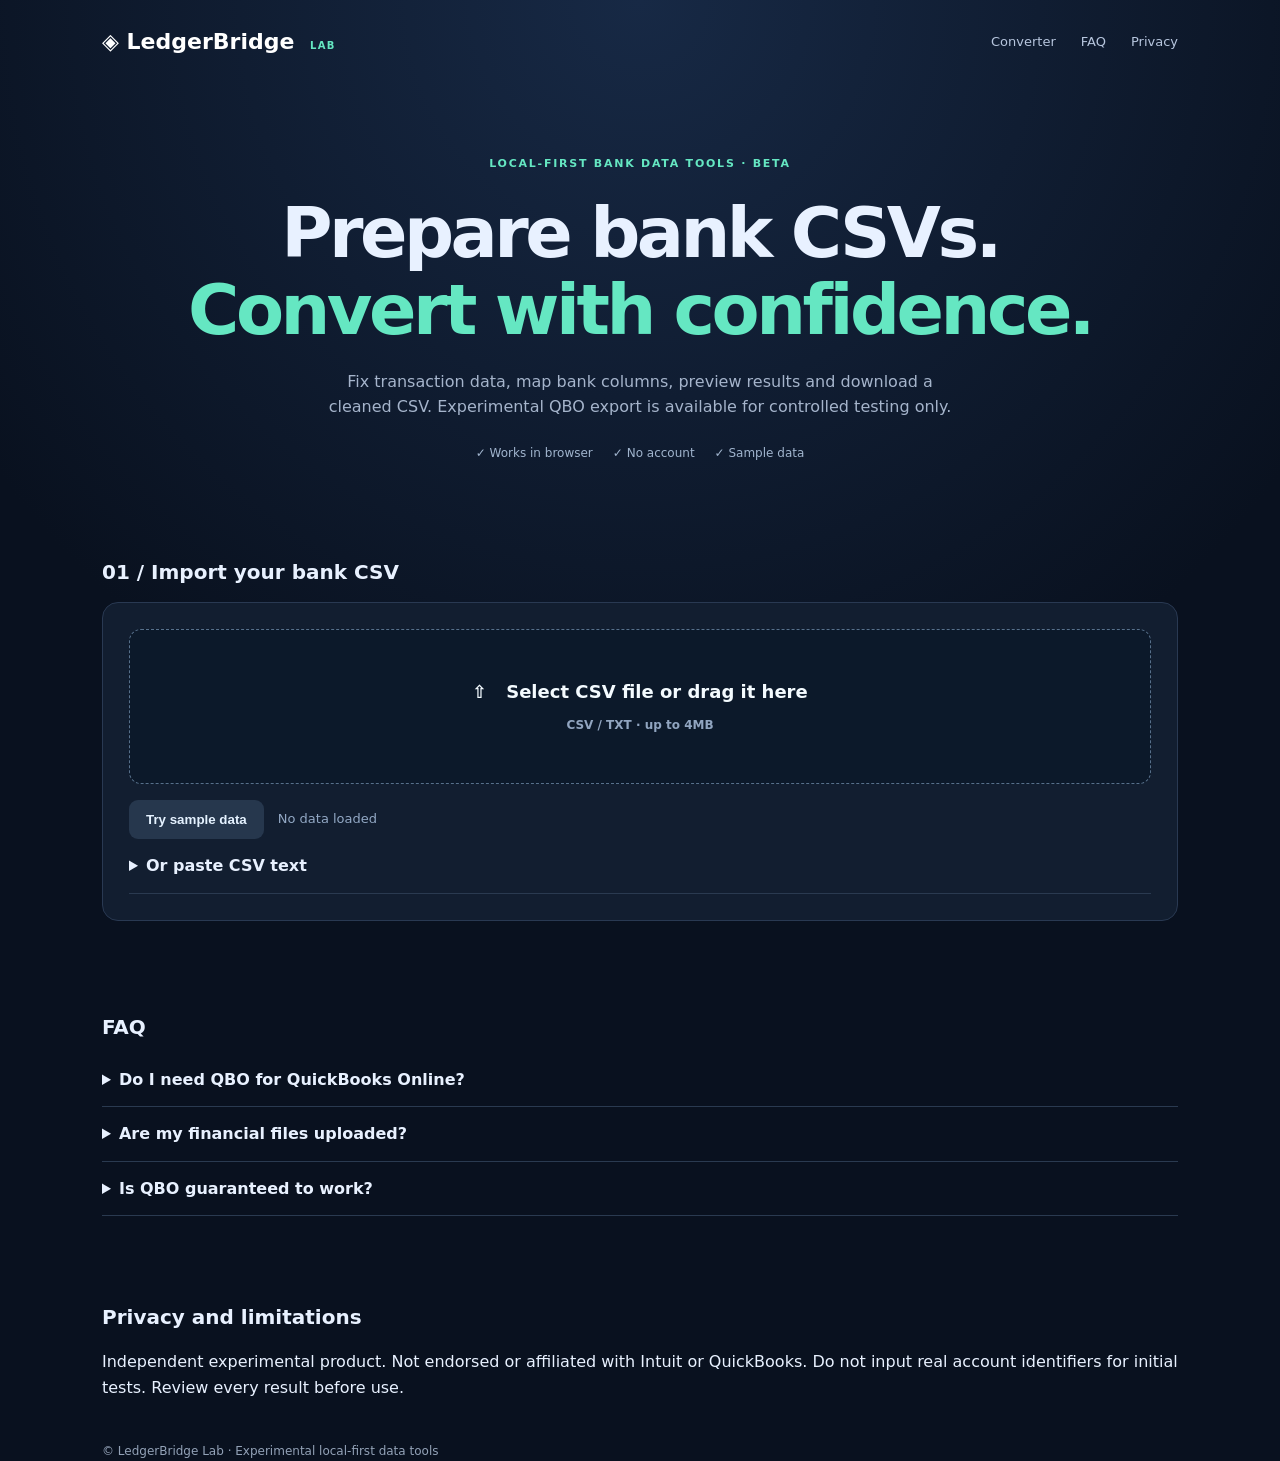
==== index.html @ e9a529f9 "Add clearly labeled synthetic QBO test download UI" ====
<!doctype html><html lang="en"><head><meta charset="utf-8"><meta name="viewport" content="width=device-width,initial-scale=1"><meta name="theme-color" content="#0b1220"><title>CSV to QBO Converter — LedgerBridge Lab</title><meta name="description" content="Validate and normalize bank CSV transactions locally. Experimental QBO file export for compatibility testing."><link rel="stylesheet" href="/style.css"></head><body><header class="wrap"><a class="brand" href="/">◈ LedgerBridge <b>LAB</b></a><nav><a href="#workspace">Converter</a><a href="#faq">FAQ</a><a href="#privacy">Privacy</a></nav></header><main><section class="hero wrap"><span class="eyebrow">LOCAL-FIRST BANK DATA TOOLS · BETA</span><h1>Prepare bank CSVs.<br><em>Convert with confidence.</em></h1><p>Fix transaction data, map bank columns, preview results and download a cleaned CSV. Experimental QBO export is available for controlled testing only.</p><div class="pills"><span>✓ Works in browser</span><span>✓ No account</span><span>✓ Sample data</span></div></section><section class="wrap" id="workspace"><h2>01 / Import your bank CSV</h2><div class="panel"><label class="drop" for="file">⇧ &nbsp; Select CSV file or drag it here <small>CSV / TXT · up to 4MB</small><input type="file" id="file" accept=".csv,.txt,text/csv"></label><div class="actions"><button id="sample" class="secondary">Try sample data</button><span id="fileStatus">No data loaded</span></div><details><summary>Or paste CSV text</summary><textarea id="paste" rows="5" placeholder="Date,Description,Amount"></textarea><button id="parsePaste">Load pasted CSV</button></details></div><div id="result" hidden><h2>02 / Map your columns</h2><div class="panel"><div class="grid"><label>Date column<select id="dateCol"></select></label><label>Description column<select id="descCol"></select></label><label>Amount format<select id="mode"><option value="signed">Single signed amount</option><option value="split">Separate debit / credit</option></select></label></div><div id="signedRow" class="grid"><label>Amount column<select id="amountCol"></select></label><label>Date format<select id="dateFormat"><option value="auto">Auto (unambiguous only)</option><option value="mdy">MM/DD/YYYY</option><option value="dmy">DD/MM/YYYY</option><option value="ymd">YYYY-MM-DD</option></select></label><label>Currency<select id="currency"><option>USD</option><option>CAD</option><option>GBP</option><option>EUR</option><option>AUD</option><option>JPY</option></select></label></div><div id="splitRow" class="grid" hidden><label>Debit column<select id="debitCol"></select></label><label>Credit column<select id="creditCol"></select></label><label>Debit sign<select id="debitSign"><option value="negative">Debits negative</option><option value="positive">Debits positive</option></select></label></div><div class="actions"><button id="validate">Validate & preview</button></div></div><h2>03 / Review results</h2><div class="panel"><div class="stats"><div>Valid rows <b id="goodCount">—</b></div><div>Errors <b id="errCount">—</b></div><div>Warnings <b id="warnCount">—</b></div></div><div id="messages" aria-live="polite"></div><div class="table-scroll"><table><thead><tr><th>Row</th><th>Date</th><th>Description</th><th>Amount</th><th>Status</th></tr></thead><tbody id="rows"></tbody></table></div><div class="actions"><button id="downloadCsv" disabled>Download cleaned CSV</button><button class="secondary" id="downloadReport" disabled>Download issue report</button></div></div><h2>04 / Experimental QBO export</h2><div class="panel"><div class="warning"><strong>Compatibility is not verified. Use synthetic test transactions only.</strong><p>QuickBooks Online can often import CSV directly. Web Connect requires valid institution identifiers; none are invented or provided by this service.</p></div><div class="grid"><label>Bank name<input id="bankName" placeholder="Actual institution"></label><label>Institution FID<input id="fid" placeholder="Valid FID"></label><label>Intuit BID<input id="bid" placeholder="Valid Intuit BID"></label></div><div class="grid"><label>Routing ID<input id="bankId" placeholder="Routing number"></label><label>Account ID<input id="accountId" placeholder="Test account identifier"></label><label>Account type<select id="accountType"><option value="CHECKING">Checking</option><option value="SAVINGS">Savings</option></select></label></div><label class="ack"><input type="checkbox" id="ack"> I understand this export is experimental and not approved for production bookkeeping.</label><button id="downloadQbo" disabled>Download experimental QBO</button> <button class="secondary" id="downloadDemoQbo" type="button" disabled>Download synthetic QBO test file</button><p style="color:#a5b4cb;font-size:12px">Synthetic export is for checking file structure only. It does not contain real bank credentials and must not be imported as a real statement.</p></div></div></section><section class="wrap info" id="faq"><h2>FAQ</h2><details><summary>Do I need QBO for QuickBooks Online?</summary><p>Not necessarily. QuickBooks Online can import compatible CSV files directly. Try its native import first.</p></details><details><summary>Are my financial files uploaded?</summary><p>No, this prototype processes CSV entirely in your browser. It does not use an upload endpoint.</p></details><details><summary>Is QBO guaranteed to work?</summary><p>No. This export is experimental and has not been verified with live financial institution connections.</p></details></section><section class="wrap info" id="privacy"><h2>Privacy and limitations</h2><p>Independent experimental product. Not endorsed or affiliated with Intuit or QuickBooks. Do not input real account identifiers for initial tests. Review every result before use.</p></section></main><footer class="wrap">© LedgerBridge Lab · Experimental local-first data tools</footer><script defer src="/app.js"></script></body></html>
---- style.css ----
:root{font-family:Inter,system-ui,Arial,sans-serif;color:#e8f1ff;background:#09111f;font-synthesis:none}*{box-sizing:border-box}html{scroll-behavior:smooth}body{margin:0;line-height:1.6;background:radial-gradient(circle at 50% 0%,#172945,#09111f 50%)}a{color:#65e7c2;text-decoration:none}.wrap{max-width:1120px;padding:0 22px;margin:auto}header{height:84px;display:flex;align-items:center;justify-content:space-between}header .brand{color:white;font-size:22px;font-weight:800}header b{font-size:10px;letter-spacing:.13em;color:#65e7c2;margin-left:8px}nav{display:flex;gap:25px}nav a{color:#b7c6de;font-size:13px}.hero{text-align:center;padding:65px 20px 58px}.eyebrow{color:#65e7c2;font-size:11px;font-weight:800;letter-spacing:.16em}.hero h1{font-size:clamp(40px,6vw,70px);line-height:1.1;letter-spacing:-.05em;margin:20px 0}.hero em{font-style:normal;color:#65e7c2}.hero p{max-width:640px;color:#a5b4cb;margin:0 auto 24px}.pills{display:flex;justify-content:center;gap:20px;flex-wrap:wrap;font-size:12px;color:#a1b5ce}.panel{background:#121e30;border:1px solid #293952;padding:26px;border-radius:16px;margin:14px 0 30px}h2{font-size:20px;margin:35px 0 10px}label{display:block;font-size:12px;color:#b0c0d3;font-weight:600}.grid{display:grid;grid-template-columns:repeat(3,1fr);gap:18px;margin:16px 0}select,input:not([type=checkbox]),textarea{display:block;margin-top:8px;width:100%;background:#0a1424;border:1px solid #35455c;border-radius:8px;padding:12px;color:white;font:inherit;font-size:14px}input[type=file]{display:none}textarea{resize:vertical}button{background:#65e7c2;color:#072017;border:0;padding:12px 17px;border-radius:9px;font-weight:800;cursor:pointer}button:disabled{opacity:.35;cursor:not-allowed}.secondary{background:#26374d;color:#e5f2ff}.actions{display:flex;align-items:center;gap:14px;flex-wrap:wrap;margin-top:16px}.actions span{color:#92a8c4;font-size:13px}.drop{display:block;border:1px dashed #57708b;background:#0c192a;text-align:center;padding:48px;cursor:pointer;border-radius:12px;font-size:18px;color:#f4fbff}.drop small{display:block;color:#91a5c0;margin-top:9px;font-size:12px}.drop.over{border-color:#65e7c2}.stats{display:flex;justify-content:space-between;gap:10px;border-bottom:1px solid #30415b;padding-bottom:22px;color:#98acc6}.stats b{display:block;font-size:32px;color:white}.table-scroll{overflow-x:auto;margin:18px 0}table{border-collapse:collapse;width:100%;min-width:600px;font-size:13px}th,td{text-align:left;padding:11px;border-bottom:1px solid #2b3a50}th{color:#94a8c3}#messages p{color:#ffc8a0}.warning{background:#3a2b22;border:1px solid #6c493a;padding:15px 18px;border-radius:10px;color:#ffddb6}.warning p{margin-bottom:0}.ack{display:flex;align-items:center;gap:9px;margin:20px 0}.info{padding:25px 22px}details{padding:14px 0;border-bottom:1px solid #2a3a50}summary{cursor:pointer;font-weight:650}details p{color:#9cabc2}footer{padding:50px 22px;color:#93a2b7;font-size:12px}[hidden]{display:none!important}@media(max-width:700px){.grid{grid-template-columns:1fr}.hero{padding:40px 20px}nav{gap:11px}.panel{padding:16px}.stats b{font-size:25px}}
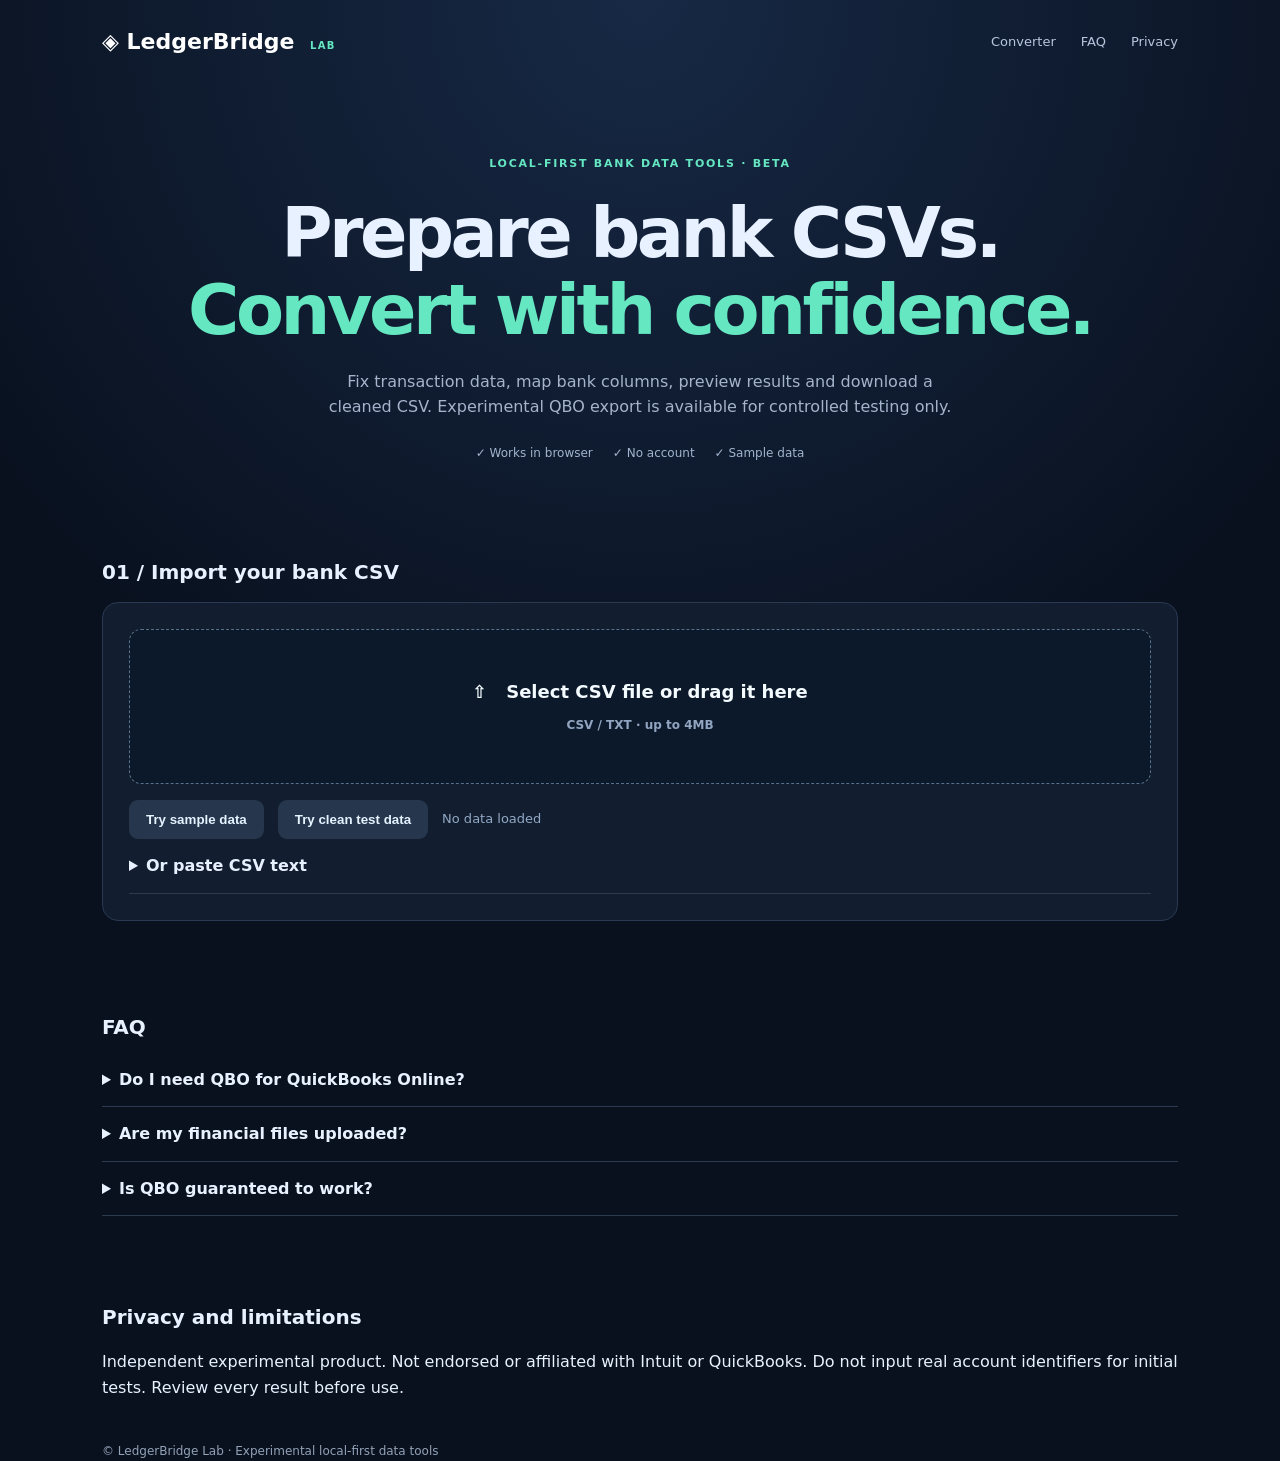
==== commit bb39e19f: "Add clean synthetic test data button" ====
--- a/index.html
+++ b/index.html
@@ -1 +1 @@
-<!doctype html><html lang="en"><head><meta charset="utf-8"><meta name="viewport" content="width=device-width,initial-scale=1"><meta name="theme-color" content="#0b1220"><title>CSV to QBO Converter — LedgerBridge Lab</title><meta name="description" content="Validate and normalize bank CSV transactions locally. Experimental QBO file export for compatibility testing."><link rel="stylesheet" href="/style.css"></head><body><header class="wrap"><a class="brand" href="/">◈ LedgerBridge <b>LAB</b></a><nav><a href="#workspace">Converter</a><a href="#faq">FAQ</a><a href="#privacy">Privacy</a></nav></header><main><section class="hero wrap"><span class="eyebrow">LOCAL-FIRST BANK DATA TOOLS · BETA</span><h1>Prepare bank CSVs.<br><em>Convert with confidence.</em></h1><p>Fix transaction data, map bank columns, preview results and download a cleaned CSV. Experimental QBO export is available for controlled testing only.</p><div class="pills"><span>✓ Works in browser</span><span>✓ No account</span><span>✓ Sample data</span></div></section><section class="wrap" id="workspace"><h2>01 / Import your bank CSV</h2><div class="panel"><label class="drop" for="file">⇧ &nbsp; Select CSV file or drag it here <small>CSV / TXT · up to 4MB</small><input type="file" id="file" accept=".csv,.txt,text/csv"></label><div class="actions"><button id="sample" class="secondary">Try sample data</button><span id="fileStatus">No data loaded</span></div><details><summary>Or paste CSV text</summary><textarea id="paste" rows="5" placeholder="Date,Description,Amount"></textarea><button id="parsePaste">Load pasted CSV</button></details></div><div id="result" hidden><h2>02 / Map your columns</h2><div class="panel"><div class="grid"><label>Date column<select id="dateCol"></select></label><label>Description column<select id="descCol"></select></label><label>Amount format<select id="mode"><option value="signed">Single signed amount</option><option value="split">Separate debit / credit</option></select></label></div><div id="signedRow" class="grid"><label>Amount column<select id="amountCol"></select></label><label>Date format<select id="dateFormat"><option value="auto">Auto (unambiguous only)</option><option value="mdy">MM/DD/YYYY</option><option value="dmy">DD/MM/YYYY</option><option value="ymd">YYYY-MM-DD</option></select></label><label>Currency<select id="currency"><option>USD</option><option>CAD</option><option>GBP</option><option>EUR</option><option>AUD</option><option>JPY</option></select></label></div><div id="splitRow" class="grid" hidden><label>Debit column<select id="debitCol"></select></label><label>Credit column<select id="creditCol"></select></label><label>Debit sign<select id="debitSign"><option value="negative">Debits negative</option><option value="positive">Debits positive</option></select></label></div><div class="actions"><button id="validate">Validate & preview</button></div></div><h2>03 / Review results</h2><div class="panel"><div class="stats"><div>Valid rows <b id="goodCount">—</b></div><div>Errors <b id="errCount">—</b></div><div>Warnings <b id="warnCount">—</b></div></div><div id="messages" aria-live="polite"></div><div class="table-scroll"><table><thead><tr><th>Row</th><th>Date</th><th>Description</th><th>Amount</th><th>Status</th></tr></thead><tbody id="rows"></tbody></table></div><div class="actions"><button id="downloadCsv" disabled>Download cleaned CSV</button><button class="secondary" id="downloadReport" disabled>Download issue report</button></div></div><h2>04 / Experimental QBO export</h2><div class="panel"><div class="warning"><strong>Compatibility is not verified. Use synthetic test transactions only.</strong><p>QuickBooks Online can often import CSV directly. Web Connect requires valid institution identifiers; none are invented or provided by this service.</p></div><div class="grid"><label>Bank name<input id="bankName" placeholder="Actual institution"></label><label>Institution FID<input id="fid" placeholder="Valid FID"></label><label>Intuit BID<input id="bid" placeholder="Valid Intuit BID"></label></div><div class="grid"><label>Routing ID<input id="bankId" placeholder="Routing number"></label><label>Account ID<input id="accountId" placeholder="Test account identifier"></label><label>Account type<select id="accountType"><option value="CHECKING">Checking</option><option value="SAVINGS">Savings</option></select></label></div><label class="ack"><input type="checkbox" id="ack"> I understand this export is experimental and not approved for production bookkeeping.</label><button id="downloadQbo" disabled>Download experimental QBO</button> <button class="secondary" id="downloadDemoQbo" type="button" disabled>Download synthetic QBO test file</button><p style="color:#a5b4cb;font-size:12px">Synthetic export is for checking file structure only. It does not contain real bank credentials and must not be imported as a real statement.</p></div></div></section><section class="wrap info" id="faq"><h2>FAQ</h2><details><summary>Do I need QBO for QuickBooks Online?</summary><p>Not necessarily. QuickBooks Online can import compatible CSV files directly. Try its native import first.</p></details><details><summary>Are my financial files uploaded?</summary><p>No, this prototype processes CSV entirely in your browser. It does not use an upload endpoint.</p></details><details><summary>Is QBO guaranteed to work?</summary><p>No. This export is experimental and has not been verified with live financial institution connections.</p></details></section><section class="wrap info" id="privacy"><h2>Privacy and limitations</h2><p>Independent experimental product. Not endorsed or affiliated with Intuit or QuickBooks. Do not input real account identifiers for initial tests. Review every result before use.</p></section></main><footer class="wrap">© LedgerBridge Lab · Experimental local-first data tools</footer><script defer src="/app.js"></script></body></html>+<!doctype html><html lang="en"><head><meta charset="utf-8"><meta name="viewport" content="width=device-width,initial-scale=1"><meta name="theme-color" content="#0b1220"><title>CSV to QBO Converter — LedgerBridge Lab</title><meta name="description" content="Validate and normalize bank CSV transactions locally. Experimental QBO file export for compatibility testing."><link rel="stylesheet" href="/style.css"></head><body><header class="wrap"><a class="brand" href="/">◈ LedgerBridge <b>LAB</b></a><nav><a href="#workspace">Converter</a><a href="#faq">FAQ</a><a href="#privacy">Privacy</a></nav></header><main><section class="hero wrap"><span class="eyebrow">LOCAL-FIRST BANK DATA TOOLS · BETA</span><h1>Prepare bank CSVs.<br><em>Convert with confidence.</em></h1><p>Fix transaction data, map bank columns, preview results and download a cleaned CSV. Experimental QBO export is available for controlled testing only.</p><div class="pills"><span>✓ Works in browser</span><span>✓ No account</span><span>✓ Sample data</span></div></section><section class="wrap" id="workspace"><h2>01 / Import your bank CSV</h2><div class="panel"><label class="drop" for="file">⇧ &nbsp; Select CSV file or drag it here <small>CSV / TXT · up to 4MB</small><input type="file" id="file" accept=".csv,.txt,text/csv"></label><div class="actions"><button id="sample" class="secondary">Try sample data</button> <button id="cleanSample" class="secondary" type="button">Try clean test data</button><span id="fileStatus">No data loaded</span></div><details><summary>Or paste CSV text</summary><textarea id="paste" rows="5" placeholder="Date,Description,Amount"></textarea><button id="parsePaste">Load pasted CSV</button></details></div><div id="result" hidden><h2>02 / Map your columns</h2><div class="panel"><div class="grid"><label>Date column<select id="dateCol"></select></label><label>Description column<select id="descCol"></select></label><label>Amount format<select id="mode"><option value="signed">Single signed amount</option><option value="split">Separate debit / credit</option></select></label></div><div id="signedRow" class="grid"><label>Amount column<select id="amountCol"></select></label><label>Date format<select id="dateFormat"><option value="auto">Auto (unambiguous only)</option><option value="mdy">MM/DD/YYYY</option><option value="dmy">DD/MM/YYYY</option><option value="ymd">YYYY-MM-DD</option></select></label><label>Currency<select id="currency"><option>USD</option><option>CAD</option><option>GBP</option><option>EUR</option><option>AUD</option><option>JPY</option></select></label></div><div id="splitRow" class="grid" hidden><label>Debit column<select id="debitCol"></select></label><label>Credit column<select id="creditCol"></select></label><label>Debit sign<select id="debitSign"><option value="negative">Debits negative</option><option value="positive">Debits positive</option></select></label></div><div class="actions"><button id="validate">Validate & preview</button></div></div><h2>03 / Review results</h2><div class="panel"><div class="stats"><div>Valid rows <b id="goodCount">—</b></div><div>Errors <b id="errCount">—</b></div><div>Warnings <b id="warnCount">—</b></div></div><div id="messages" aria-live="polite"></div><div class="table-scroll"><table><thead><tr><th>Row</th><th>Date</th><th>Description</th><th>Amount</th><th>Status</th></tr></thead><tbody id="rows"></tbody></table></div><div class="actions"><button id="downloadCsv" disabled>Download cleaned CSV</button><button class="secondary" id="downloadReport" disabled>Download issue report</button></div></div><h2>04 / Experimental QBO export</h2><div class="panel"><div class="warning"><strong>Compatibility is not verified. Use synthetic test transactions only.</strong><p>QuickBooks Online can often import CSV directly. Web Connect requires valid institution identifiers; none are invented or provided by this service.</p></div><div class="grid"><label>Bank name<input id="bankName" placeholder="Actual institution"></label><label>Institution FID<input id="fid" placeholder="Valid FID"></label><label>Intuit BID<input id="bid" placeholder="Valid Intuit BID"></label></div><div class="grid"><label>Routing ID<input id="bankId" placeholder="Routing number"></label><label>Account ID<input id="accountId" placeholder="Test account identifier"></label><label>Account type<select id="accountType"><option value="CHECKING">Checking</option><option value="SAVINGS">Savings</option></select></label></div><label class="ack"><input type="checkbox" id="ack"> I understand this export is experimental and not approved for production bookkeeping.</label><button id="downloadQbo" disabled>Download experimental QBO</button> <button class="secondary" id="downloadDemoQbo" type="button" disabled>Download synthetic QBO test file</button><p style="color:#a5b4cb;font-size:12px">Synthetic export is for checking file structure only. It does not contain real bank credentials and must not be imported as a real statement.</p></div></div></section><section class="wrap info" id="faq"><h2>FAQ</h2><details><summary>Do I need QBO for QuickBooks Online?</summary><p>Not necessarily. QuickBooks Online can import compatible CSV files directly. Try its native import first.</p></details><details><summary>Are my financial files uploaded?</summary><p>No, this prototype processes CSV entirely in your browser. It does not use an upload endpoint.</p></details><details><summary>Is QBO guaranteed to work?</summary><p>No. This export is experimental and has not been verified with live financial institution connections.</p></details></section><section class="wrap info" id="privacy"><h2>Privacy and limitations</h2><p>Independent experimental product. Not endorsed or affiliated with Intuit or QuickBooks. Do not input real account identifiers for initial tests. Review every result before use.</p></section></main><footer class="wrap">© LedgerBridge Lab · Experimental local-first data tools</footer><script defer src="/app.js"></script></body></html>
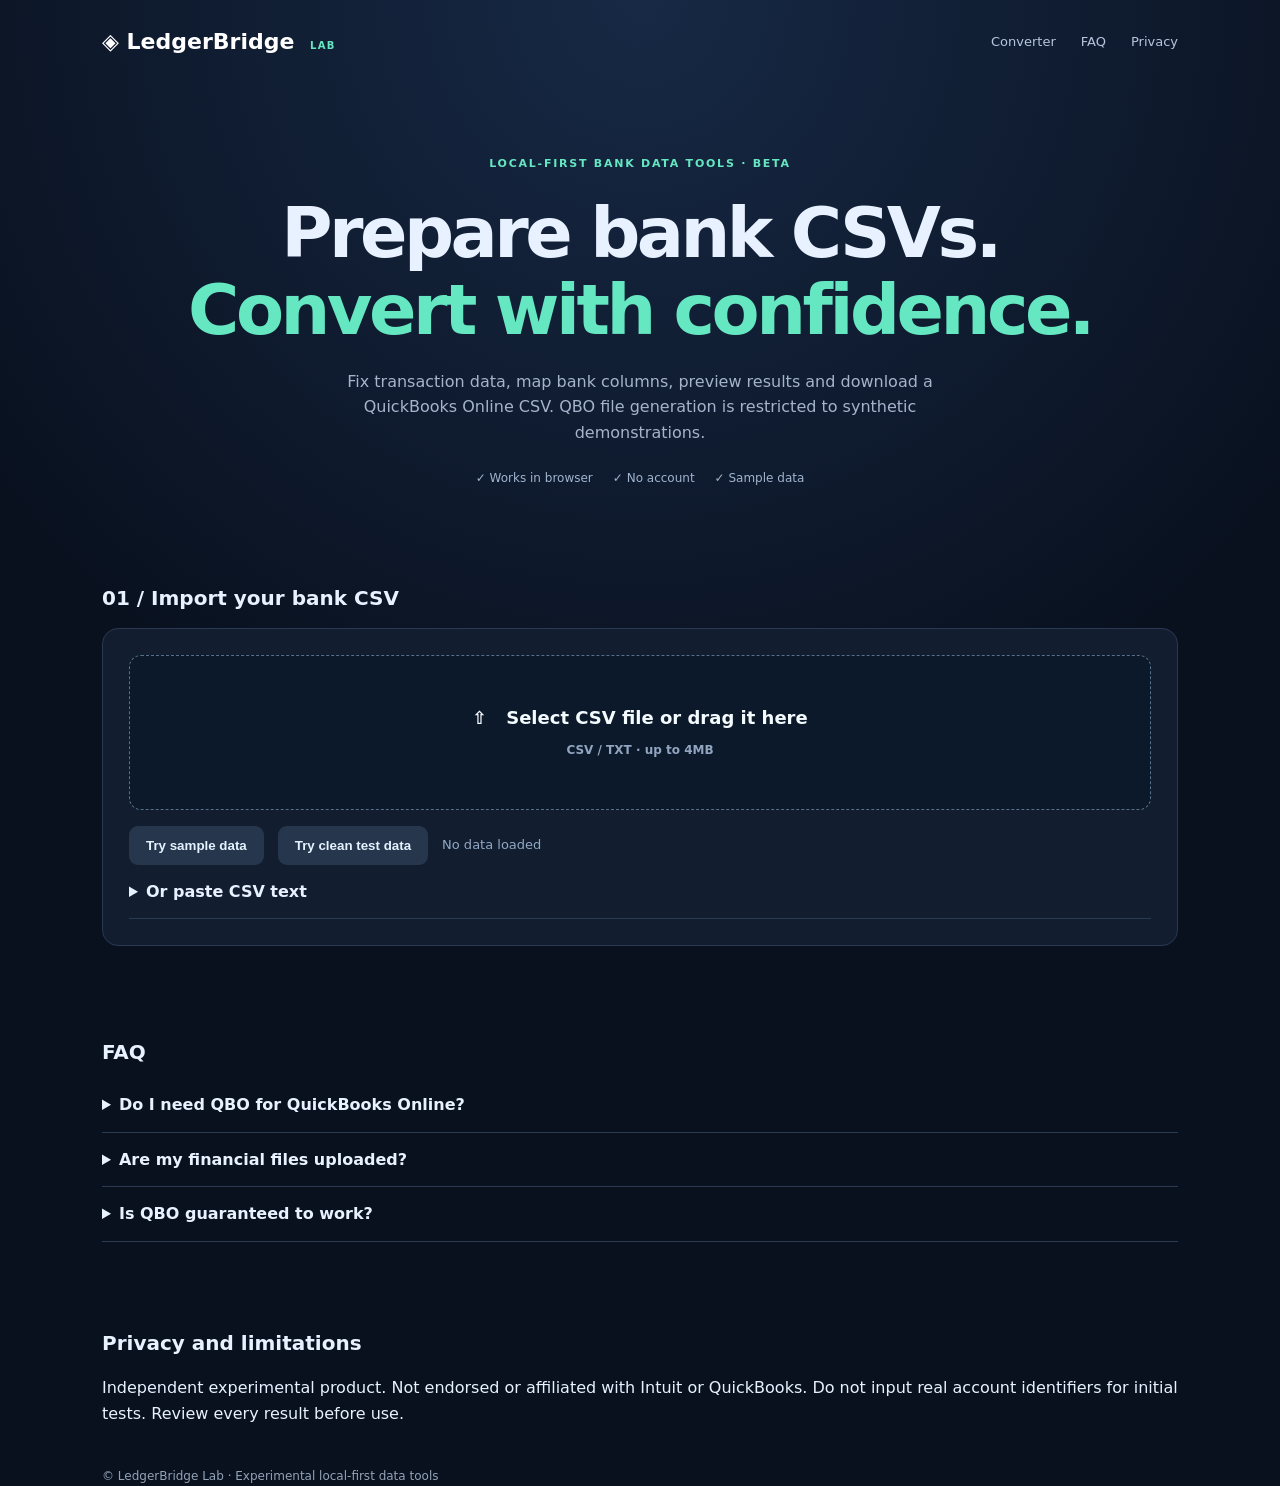
==== commit d4f7b395: "Add QuickBooks CSV option and restrict QBO to synthetic samples" ====
--- a/index.html
+++ b/index.html
@@ -1 +1 @@
-<!doctype html><html lang="en"><head><meta charset="utf-8"><meta name="viewport" content="width=device-width,initial-scale=1"><meta name="theme-color" content="#0b1220"><title>CSV to QBO Converter — LedgerBridge Lab</title><meta name="description" content="Validate and normalize bank CSV transactions locally. Experimental QBO file export for compatibility testing."><link rel="stylesheet" href="/style.css"></head><body><header class="wrap"><a class="brand" href="/">◈ LedgerBridge <b>LAB</b></a><nav><a href="#workspace">Converter</a><a href="#faq">FAQ</a><a href="#privacy">Privacy</a></nav></header><main><section class="hero wrap"><span class="eyebrow">LOCAL-FIRST BANK DATA TOOLS · BETA</span><h1>Prepare bank CSVs.<br><em>Convert with confidence.</em></h1><p>Fix transaction data, map bank columns, preview results and download a cleaned CSV. Experimental QBO export is available for controlled testing only.</p><div class="pills"><span>✓ Works in browser</span><span>✓ No account</span><span>✓ Sample data</span></div></section><section class="wrap" id="workspace"><h2>01 / Import your bank CSV</h2><div class="panel"><label class="drop" for="file">⇧ &nbsp; Select CSV file or drag it here <small>CSV / TXT · up to 4MB</small><input type="file" id="file" accept=".csv,.txt,text/csv"></label><div class="actions"><button id="sample" class="secondary">Try sample data</button> <button id="cleanSample" class="secondary" type="button">Try clean test data</button><span id="fileStatus">No data loaded</span></div><details><summary>Or paste CSV text</summary><textarea id="paste" rows="5" placeholder="Date,Description,Amount"></textarea><button id="parsePaste">Load pasted CSV</button></details></div><div id="result" hidden><h2>02 / Map your columns</h2><div class="panel"><div class="grid"><label>Date column<select id="dateCol"></select></label><label>Description column<select id="descCol"></select></label><label>Amount format<select id="mode"><option value="signed">Single signed amount</option><option value="split">Separate debit / credit</option></select></label></div><div id="signedRow" class="grid"><label>Amount column<select id="amountCol"></select></label><label>Date format<select id="dateFormat"><option value="auto">Auto (unambiguous only)</option><option value="mdy">MM/DD/YYYY</option><option value="dmy">DD/MM/YYYY</option><option value="ymd">YYYY-MM-DD</option></select></label><label>Currency<select id="currency"><option>USD</option><option>CAD</option><option>GBP</option><option>EUR</option><option>AUD</option><option>JPY</option></select></label></div><div id="splitRow" class="grid" hidden><label>Debit column<select id="debitCol"></select></label><label>Credit column<select id="creditCol"></select></label><label>Debit sign<select id="debitSign"><option value="negative">Debits negative</option><option value="positive">Debits positive</option></select></label></div><div class="actions"><button id="validate">Validate & preview</button></div></div><h2>03 / Review results</h2><div class="panel"><div class="stats"><div>Valid rows <b id="goodCount">—</b></div><div>Errors <b id="errCount">—</b></div><div>Warnings <b id="warnCount">—</b></div></div><div id="messages" aria-live="polite"></div><div class="table-scroll"><table><thead><tr><th>Row</th><th>Date</th><th>Description</th><th>Amount</th><th>Status</th></tr></thead><tbody id="rows"></tbody></table></div><div class="actions"><button id="downloadCsv" disabled>Download cleaned CSV</button><button class="secondary" id="downloadReport" disabled>Download issue report</button></div></div><h2>04 / Experimental QBO export</h2><div class="panel"><div class="warning"><strong>Compatibility is not verified. Use synthetic test transactions only.</strong><p>QuickBooks Online can often import CSV directly. Web Connect requires valid institution identifiers; none are invented or provided by this service.</p></div><div class="grid"><label>Bank name<input id="bankName" placeholder="Actual institution"></label><label>Institution FID<input id="fid" placeholder="Valid FID"></label><label>Intuit BID<input id="bid" placeholder="Valid Intuit BID"></label></div><div class="grid"><label>Routing ID<input id="bankId" placeholder="Routing number"></label><label>Account ID<input id="accountId" placeholder="Test account identifier"></label><label>Account type<select id="accountType"><option value="CHECKING">Checking</option><option value="SAVINGS">Savings</option></select></label></div><label class="ack"><input type="checkbox" id="ack"> I understand this export is experimental and not approved for production bookkeeping.</label><button id="downloadQbo" disabled>Download experimental QBO</button> <button class="secondary" id="downloadDemoQbo" type="button" disabled>Download synthetic QBO test file</button><p style="color:#a5b4cb;font-size:12px">Synthetic export is for checking file structure only. It does not contain real bank credentials and must not be imported as a real statement.</p></div></div></section><section class="wrap info" id="faq"><h2>FAQ</h2><details><summary>Do I need QBO for QuickBooks Online?</summary><p>Not necessarily. QuickBooks Online can import compatible CSV files directly. Try its native import first.</p></details><details><summary>Are my financial files uploaded?</summary><p>No, this prototype processes CSV entirely in your browser. It does not use an upload endpoint.</p></details><details><summary>Is QBO guaranteed to work?</summary><p>No. This export is experimental and has not been verified with live financial institution connections.</p></details></section><section class="wrap info" id="privacy"><h2>Privacy and limitations</h2><p>Independent experimental product. Not endorsed or affiliated with Intuit or QuickBooks. Do not input real account identifiers for initial tests. Review every result before use.</p></section></main><footer class="wrap">© LedgerBridge Lab · Experimental local-first data tools</footer><script defer src="/app.js"></script></body></html>+<!doctype html><html lang="en"><head><meta charset="utf-8"><meta name="viewport" content="width=device-width,initial-scale=1"><meta name="theme-color" content="#0b1220"><title>CSV to QBO Converter — LedgerBridge Lab</title><meta name="description" content="Validate and normalize bank CSV transactions locally. Experimental QBO file export for compatibility testing."><link rel="stylesheet" href="/style.css"></head><body><header class="wrap"><a class="brand" href="/">◈ LedgerBridge <b>LAB</b></a><nav><a href="#workspace">Converter</a><a href="#faq">FAQ</a><a href="#privacy">Privacy</a></nav></header><main><section class="hero wrap"><span class="eyebrow">LOCAL-FIRST BANK DATA TOOLS · BETA</span><h1>Prepare bank CSVs.<br><em>Convert with confidence.</em></h1><p>Fix transaction data, map bank columns, preview results and download a QuickBooks Online CSV. QBO file generation is restricted to synthetic demonstrations.</p><div class="pills"><span>✓ Works in browser</span><span>✓ No account</span><span>✓ Sample data</span></div></section><section class="wrap" id="workspace"><h2>01 / Import your bank CSV</h2><div class="panel"><label class="drop" for="file">⇧ &nbsp; Select CSV file or drag it here <small>CSV / TXT · up to 4MB</small><input type="file" id="file" accept=".csv,.txt,text/csv"></label><div class="actions"><button id="sample" class="secondary">Try sample data</button> <button id="cleanSample" class="secondary" type="button">Try clean test data</button><span id="fileStatus">No data loaded</span></div><details><summary>Or paste CSV text</summary><textarea id="paste" rows="5" placeholder="Date,Description,Amount"></textarea><button id="parsePaste">Load pasted CSV</button></details></div><div id="result" hidden><h2>02 / Map your columns</h2><div class="panel"><div class="grid"><label>Date column<select id="dateCol"></select></label><label>Description column<select id="descCol"></select></label><label>Amount format<select id="mode"><option value="signed">Single signed amount</option><option value="split">Separate debit / credit</option></select></label></div><div id="signedRow" class="grid"><label>Amount column<select id="amountCol"></select></label><label>Date format<select id="dateFormat"><option value="auto">Auto (unambiguous only)</option><option value="mdy">MM/DD/YYYY</option><option value="dmy">DD/MM/YYYY</option><option value="ymd">YYYY-MM-DD</option></select></label><label>Currency<select id="currency"><option>USD</option><option>CAD</option><option>GBP</option><option>EUR</option><option>AUD</option><option>JPY</option></select></label></div><div id="splitRow" class="grid" hidden><label>Debit column<select id="debitCol"></select></label><label>Credit column<select id="creditCol"></select></label><label>Debit sign<select id="debitSign"><option value="negative">Debits negative</option><option value="positive">Debits positive</option></select></label></div><div class="actions"><button id="validate">Validate & preview</button></div></div><h2>03 / Review results</h2><div class="panel"><div class="stats"><div>Valid rows <b id="goodCount">—</b></div><div>Errors <b id="errCount">—</b></div><div>Warnings <b id="warnCount">—</b></div></div><div id="messages" aria-live="polite"></div><div class="table-scroll"><table><thead><tr><th>Row</th><th>Date</th><th>Description</th><th>Amount</th><th>Status</th></tr></thead><tbody id="rows"></tbody></table></div><div class="actions"><button id="downloadCsv" disabled>Download cleaned CSV</button> <button id="downloadQuickBooksCsv" disabled>Download QuickBooks-ready CSV</button><button class="secondary" id="downloadReport" disabled>Download issue report</button></div></div><h2>04 / Experimental QBO file structure</h2><div class="panel"><div class="warning"><strong>QBO export is limited to synthetic data until QuickBooks compatibility is verified.</strong><p>QuickBooks Online can often import CSV directly. Web Connect requires valid institution identifiers; none are invented or provided by this service.</p></div><div class="grid" hidden><label>Bank name<input id="bankName" placeholder="Actual institution"></label><label>Institution FID<input id="fid" placeholder="Valid FID"></label><label>Intuit BID<input id="bid" placeholder="Valid Intuit BID"></label></div><div class="grid" hidden><label>Routing ID<input id="bankId" placeholder="Routing number"></label><label>Account ID<input id="accountId" placeholder="Test account identifier"></label><label>Account type<select id="accountType"><option value="CHECKING">Checking</option><option value="SAVINGS">Savings</option></select></label></div><label class="ack" hidden><input type="checkbox" id="ack"> I understand this export is experimental and not approved for production bookkeeping.</label><button id="downloadQbo" disabled hidden>Download experimental QBO</button> <button class="secondary" id="downloadDemoQbo" type="button" disabled>Download synthetic QBO test file</button><p style="color:#a5b4cb;font-size:12px">Synthetic export uses demonstration identifiers and zero illustrative balance, and is for checking file structure only. It does not contain real bank credentials and must not be imported as a real statement.</p></div></div></section><section class="wrap info" id="faq"><h2>FAQ</h2><details><summary>Do I need QBO for QuickBooks Online?</summary><p>Not necessarily. QuickBooks Online can import compatible CSV files directly. Try its native import first.</p></details><details><summary>Are my financial files uploaded?</summary><p>No, this prototype processes CSV entirely in your browser. It does not use an upload endpoint.</p></details><details><summary>Is QBO guaranteed to work?</summary><p>No. This export is experimental and has not been verified with live financial institution connections.</p></details></section><section class="wrap info" id="privacy"><h2>Privacy and limitations</h2><p>Independent experimental product. Not endorsed or affiliated with Intuit or QuickBooks. Do not input real account identifiers for initial tests. Review every result before use.</p></section></main><footer class="wrap">© LedgerBridge Lab · Experimental local-first data tools</footer><script defer src="/app.js"></script></body></html>
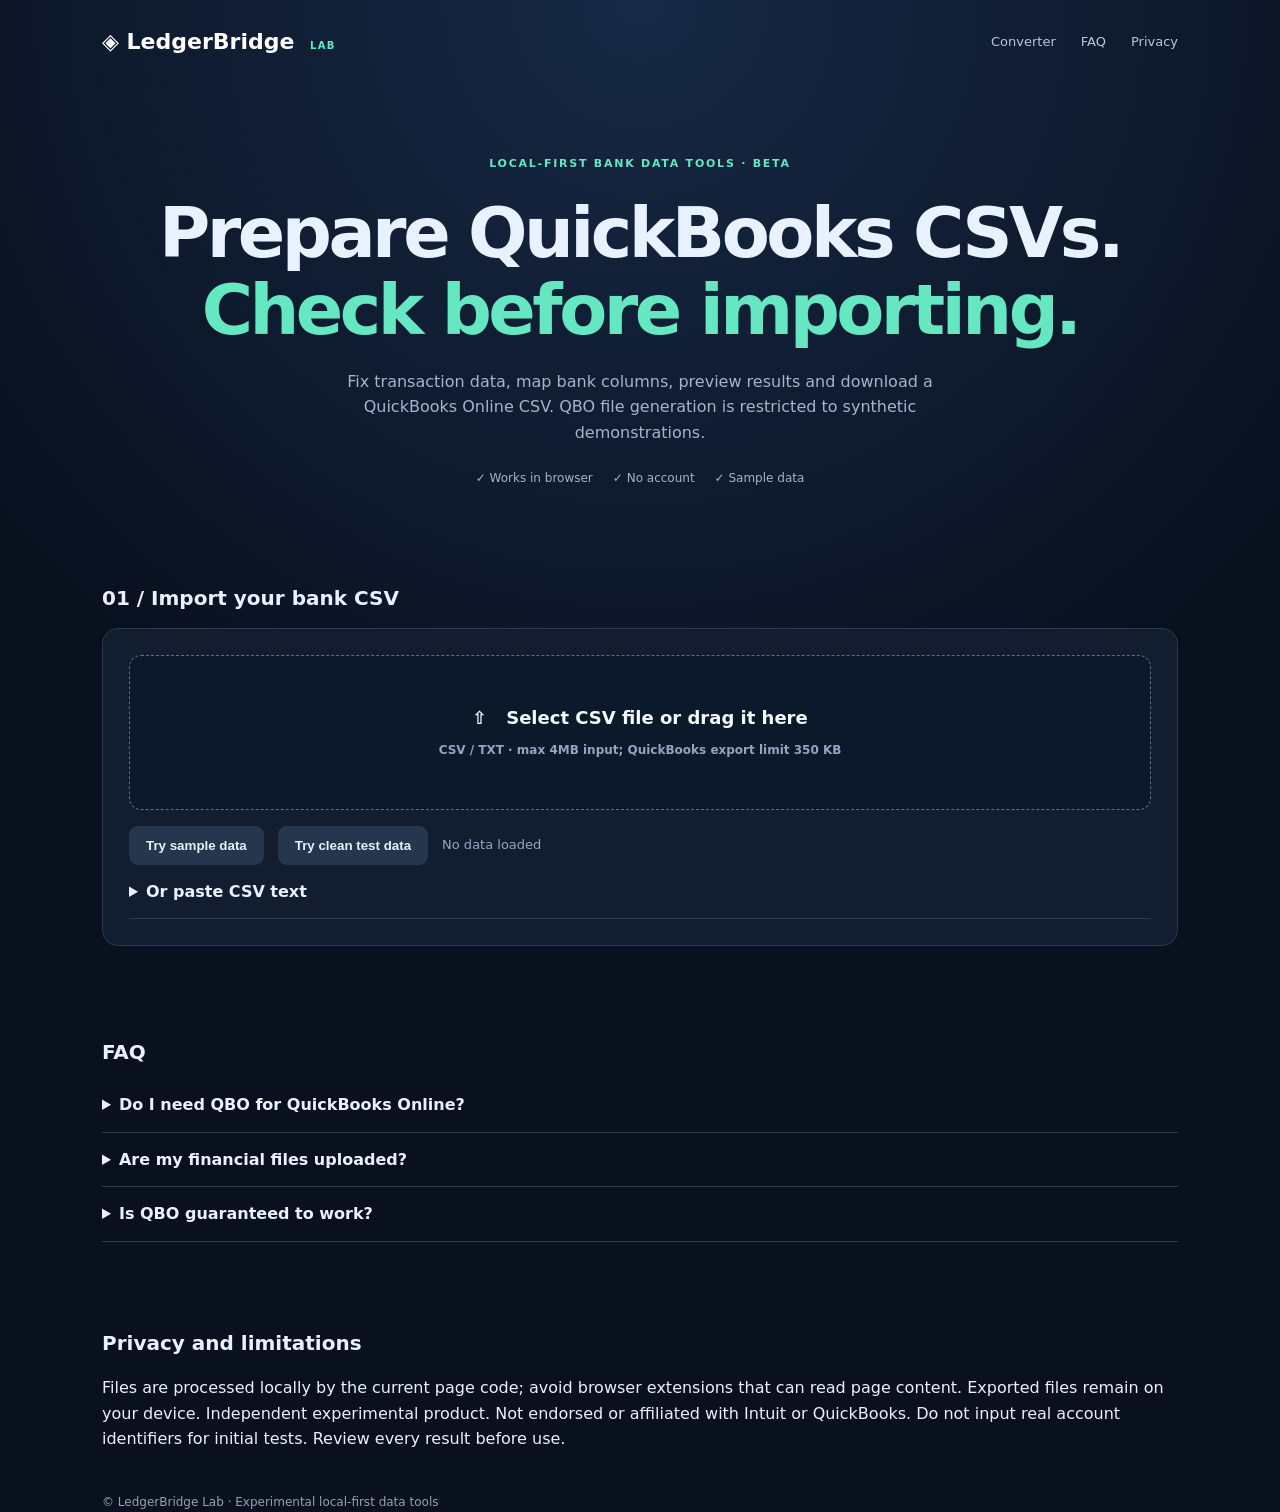
==== commit ec64b3c3: "Improve QuickBooks CSV format options, SEO and safety disclosures" ====
--- a/index.html
+++ b/index.html
@@ -1 +1 @@
-<!doctype html><html lang="en"><head><meta charset="utf-8"><meta name="viewport" content="width=device-width,initial-scale=1"><meta name="theme-color" content="#0b1220"><title>CSV to QBO Converter — LedgerBridge Lab</title><meta name="description" content="Validate and normalize bank CSV transactions locally. Experimental QBO file export for compatibility testing."><link rel="stylesheet" href="/style.css"></head><body><header class="wrap"><a class="brand" href="/">◈ LedgerBridge <b>LAB</b></a><nav><a href="#workspace">Converter</a><a href="#faq">FAQ</a><a href="#privacy">Privacy</a></nav></header><main><section class="hero wrap"><span class="eyebrow">LOCAL-FIRST BANK DATA TOOLS · BETA</span><h1>Prepare bank CSVs.<br><em>Convert with confidence.</em></h1><p>Fix transaction data, map bank columns, preview results and download a QuickBooks Online CSV. QBO file generation is restricted to synthetic demonstrations.</p><div class="pills"><span>✓ Works in browser</span><span>✓ No account</span><span>✓ Sample data</span></div></section><section class="wrap" id="workspace"><h2>01 / Import your bank CSV</h2><div class="panel"><label class="drop" for="file">⇧ &nbsp; Select CSV file or drag it here <small>CSV / TXT · up to 4MB</small><input type="file" id="file" accept=".csv,.txt,text/csv"></label><div class="actions"><button id="sample" class="secondary">Try sample data</button> <button id="cleanSample" class="secondary" type="button">Try clean test data</button><span id="fileStatus">No data loaded</span></div><details><summary>Or paste CSV text</summary><textarea id="paste" rows="5" placeholder="Date,Description,Amount"></textarea><button id="parsePaste">Load pasted CSV</button></details></div><div id="result" hidden><h2>02 / Map your columns</h2><div class="panel"><div class="grid"><label>Date column<select id="dateCol"></select></label><label>Description column<select id="descCol"></select></label><label>Amount format<select id="mode"><option value="signed">Single signed amount</option><option value="split">Separate debit / credit</option></select></label></div><div id="signedRow" class="grid"><label>Amount column<select id="amountCol"></select></label><label>Date format<select id="dateFormat"><option value="auto">Auto (unambiguous only)</option><option value="mdy">MM/DD/YYYY</option><option value="dmy">DD/MM/YYYY</option><option value="ymd">YYYY-MM-DD</option></select></label><label>Currency<select id="currency"><option>USD</option><option>CAD</option><option>GBP</option><option>EUR</option><option>AUD</option><option>JPY</option></select></label></div><div id="splitRow" class="grid" hidden><label>Debit column<select id="debitCol"></select></label><label>Credit column<select id="creditCol"></select></label><label>Debit sign<select id="debitSign"><option value="negative">Debits negative</option><option value="positive">Debits positive</option></select></label></div><div class="actions"><button id="validate">Validate & preview</button></div></div><h2>03 / Review results</h2><div class="panel"><div class="stats"><div>Valid rows <b id="goodCount">—</b></div><div>Errors <b id="errCount">—</b></div><div>Warnings <b id="warnCount">—</b></div></div><div id="messages" aria-live="polite"></div><div class="table-scroll"><table><thead><tr><th>Row</th><th>Date</th><th>Description</th><th>Amount</th><th>Status</th></tr></thead><tbody id="rows"></tbody></table></div><div class="actions"><button id="downloadCsv" disabled>Download cleaned CSV</button> <button id="downloadQuickBooksCsv" disabled>Download QuickBooks-ready CSV</button><button class="secondary" id="downloadReport" disabled>Download issue report</button></div></div><h2>04 / Experimental QBO file structure</h2><div class="panel"><div class="warning"><strong>QBO export is limited to synthetic data until QuickBooks compatibility is verified.</strong><p>QuickBooks Online can often import CSV directly. Web Connect requires valid institution identifiers; none are invented or provided by this service.</p></div><div class="grid" hidden><label>Bank name<input id="bankName" placeholder="Actual institution"></label><label>Institution FID<input id="fid" placeholder="Valid FID"></label><label>Intuit BID<input id="bid" placeholder="Valid Intuit BID"></label></div><div class="grid" hidden><label>Routing ID<input id="bankId" placeholder="Routing number"></label><label>Account ID<input id="accountId" placeholder="Test account identifier"></label><label>Account type<select id="accountType"><option value="CHECKING">Checking</option><option value="SAVINGS">Savings</option></select></label></div><label class="ack" hidden><input type="checkbox" id="ack"> I understand this export is experimental and not approved for production bookkeeping.</label><button id="downloadQbo" disabled hidden>Download experimental QBO</button> <button class="secondary" id="downloadDemoQbo" type="button" disabled>Download synthetic QBO test file</button><p style="color:#a5b4cb;font-size:12px">Synthetic export uses demonstration identifiers and zero illustrative balance, and is for checking file structure only. It does not contain real bank credentials and must not be imported as a real statement.</p></div></div></section><section class="wrap info" id="faq"><h2>FAQ</h2><details><summary>Do I need QBO for QuickBooks Online?</summary><p>Not necessarily. QuickBooks Online can import compatible CSV files directly. Try its native import first.</p></details><details><summary>Are my financial files uploaded?</summary><p>No, this prototype processes CSV entirely in your browser. It does not use an upload endpoint.</p></details><details><summary>Is QBO guaranteed to work?</summary><p>No. This export is experimental and has not been verified with live financial institution connections.</p></details></section><section class="wrap info" id="privacy"><h2>Privacy and limitations</h2><p>Independent experimental product. Not endorsed or affiliated with Intuit or QuickBooks. Do not input real account identifiers for initial tests. Review every result before use.</p></section></main><footer class="wrap">© LedgerBridge Lab · Experimental local-first data tools</footer><script defer src="/app.js"></script></body></html>+<!doctype html><html lang="en"><head><meta charset="utf-8"><meta name="viewport" content="width=device-width,initial-scale=1"><meta name="theme-color" content="#0b1220"><title>QuickBooks CSV Import Formatter & Validator | LedgerBridge Lab</title><meta name="description" content="Free private bank CSV formatter for QuickBooks Online: map fields, validate dates, amounts and duplicates, then download three- or four-column CSV files."><link rel="canonical" href="https://ledgerbridge-qbo.vercel.app/"><meta name="robots" content="index,follow"><meta property="og:title" content="QuickBooks CSV Import Formatter | LedgerBridge Lab"><meta property="og:description" content="Check bank CSV data and prepare files for QuickBooks Online in your browser."><meta property="og:type" content="website"><meta property="og:url" content="https://ledgerbridge-qbo.vercel.app/"><link rel="stylesheet" href="/style.css"></head><body><header class="wrap"><a class="brand" href="/">◈ LedgerBridge <b>LAB</b></a><nav><a href="#workspace">Converter</a><a href="#faq">FAQ</a><a href="#privacy">Privacy</a></nav></header><main><section class="hero wrap"><span class="eyebrow">LOCAL-FIRST BANK DATA TOOLS · BETA</span><h1>Prepare QuickBooks CSVs.<br><em>Check before importing.</em></h1><p>Fix transaction data, map bank columns, preview results and download a QuickBooks Online CSV. QBO file generation is restricted to synthetic demonstrations.</p><div class="pills"><span>✓ Works in browser</span><span>✓ No account</span><span>✓ Sample data</span></div></section><section class="wrap" id="workspace"><h2>01 / Import your bank CSV</h2><div class="panel"><label class="drop" for="file">⇧ &nbsp; Select CSV file or drag it here <small>CSV / TXT · max 4MB input; QuickBooks export limit 350 KB</small><input type="file" id="file" accept=".csv,.txt,text/csv"></label><div class="actions"><button id="sample" class="secondary">Try sample data</button> <button id="cleanSample" class="secondary" type="button">Try clean test data</button><span id="fileStatus">No data loaded</span></div><details><summary>Or paste CSV text</summary><textarea id="paste" rows="5" placeholder="Date,Description,Amount"></textarea><button id="parsePaste">Load pasted CSV</button></details></div><div id="result" hidden><h2>02 / Map your columns</h2><div class="panel"><div class="grid"><label>Date column<select id="dateCol"></select></label><label>Description column<select id="descCol"></select></label><label>Amount format<select id="mode"><option value="signed">Single signed amount</option><option value="split">Separate debit / credit</option></select></label></div><div id="signedRow" class="grid"><label>Amount column<select id="amountCol"></select></label><label>Date format<select id="dateFormat"><option value="auto">Auto (unambiguous only)</option><option value="mdy">MM/DD/YYYY</option><option value="dmy">DD/MM/YYYY</option><option value="ymd">YYYY-MM-DD</option></select></label><label>Currency (synthetic QBO only)<select id="currency"><option>USD</option><option>CAD</option><option>GBP</option><option>EUR</option><option>AUD</option><option>JPY</option></select></label></div><div id="splitRow" class="grid" hidden><label>Debit column<select id="debitCol"></select></label><label>Credit column<select id="creditCol"></select></label><label>Debit sign<select id="debitSign"><option value="negative">Debits negative</option><option value="positive">Debits positive</option></select></label></div><div class="actions"><button id="validate">Validate & preview</button></div></div><h2>03 / Review results</h2><div class="panel"><div class="stats"><div>Valid rows <b id="goodCount">—</b></div><div>Errors <b id="errCount">—</b></div><div>Warnings <b id="warnCount">—</b></div></div><div id="messages" aria-live="polite"></div><p id="exportInfo" style="color:#a5b4cb;font-size:12px">Review all rows before downloading. No guarantee of acceptance by QuickBooks.</p><div class="table-scroll"><table><thead><tr><th>Row</th><th>Date</th><th>Description</th><th>Amount</th><th>Status</th></tr></thead><tbody id="rows"></tbody></table></div><div class="actions"><button id="downloadCsv" disabled>Download cleaned CSV</button> <label>QuickBooks CSV layout<select id="qbLayout"><option value="three">3 columns: Date, Description, Amount</option><option value="four">4 columns: Date, Description, Credit, Debit</option></select></label><button id="downloadQuickBooksCsv" disabled>Download formatted QuickBooks CSV</button><button class="secondary" id="downloadReport" disabled>Download issue report</button></div></div><h2>04 / Experimental QBO file structure</h2><div class="panel"><div class="warning"><strong>QBO export is limited to synthetic data until QuickBooks compatibility is verified.</strong><p>QuickBooks Online can often import CSV directly. Web Connect requires valid institution identifiers; none are invented or provided by this service.</p></div><div class="grid" hidden><label>Bank name<input id="bankName" placeholder="Actual institution"></label><label>Institution FID<input id="fid" placeholder="Valid FID"></label><label>Intuit BID<input id="bid" placeholder="Valid Intuit BID"></label></div><div class="grid" hidden><label>Routing ID<input id="bankId" placeholder="Routing number"></label><label>Account ID<input id="accountId" placeholder="Test account identifier"></label><label>Account type<select id="accountType"><option value="CHECKING">Checking</option><option value="SAVINGS">Savings</option></select></label></div><label class="ack" hidden><input type="checkbox" id="ack"> I understand this export is experimental and not approved for production bookkeeping.</label><button id="downloadQbo" disabled hidden>Download experimental QBO</button> <button class="secondary" id="downloadDemoQbo" type="button" disabled>Download synthetic QBO test file</button><p style="color:#a5b4cb;font-size:12px">Synthetic export uses demonstration identifiers and zero illustrative balance, and is for checking file structure only. It does not contain real bank credentials and must not be imported as a real statement.</p></div></div></section><section class="wrap info" id="faq"><h2>FAQ</h2><details><summary>Do I need QBO for QuickBooks Online?</summary><p>Not necessarily. QuickBooks Online can import compatible CSV files directly. Try its native import first.</p></details><details><summary>Are my financial files uploaded?</summary><p>No, this prototype processes CSV entirely in your browser. It does not use an upload endpoint.</p></details><details><summary>Is QBO guaranteed to work?</summary><p>No. This export is experimental and has not been verified with live financial institution connections.</p></details></section><section class="wrap info" id="privacy"><h2>Privacy and limitations</h2><p>Files are processed locally by the current page code; avoid browser extensions that can read page content. Exported files remain on your device. Independent experimental product. Not endorsed or affiliated with Intuit or QuickBooks. Do not input real account identifiers for initial tests. Review every result before use.</p></section></main><footer class="wrap">© LedgerBridge Lab · Experimental local-first data tools</footer><script defer src="/app.js"></script></body></html>
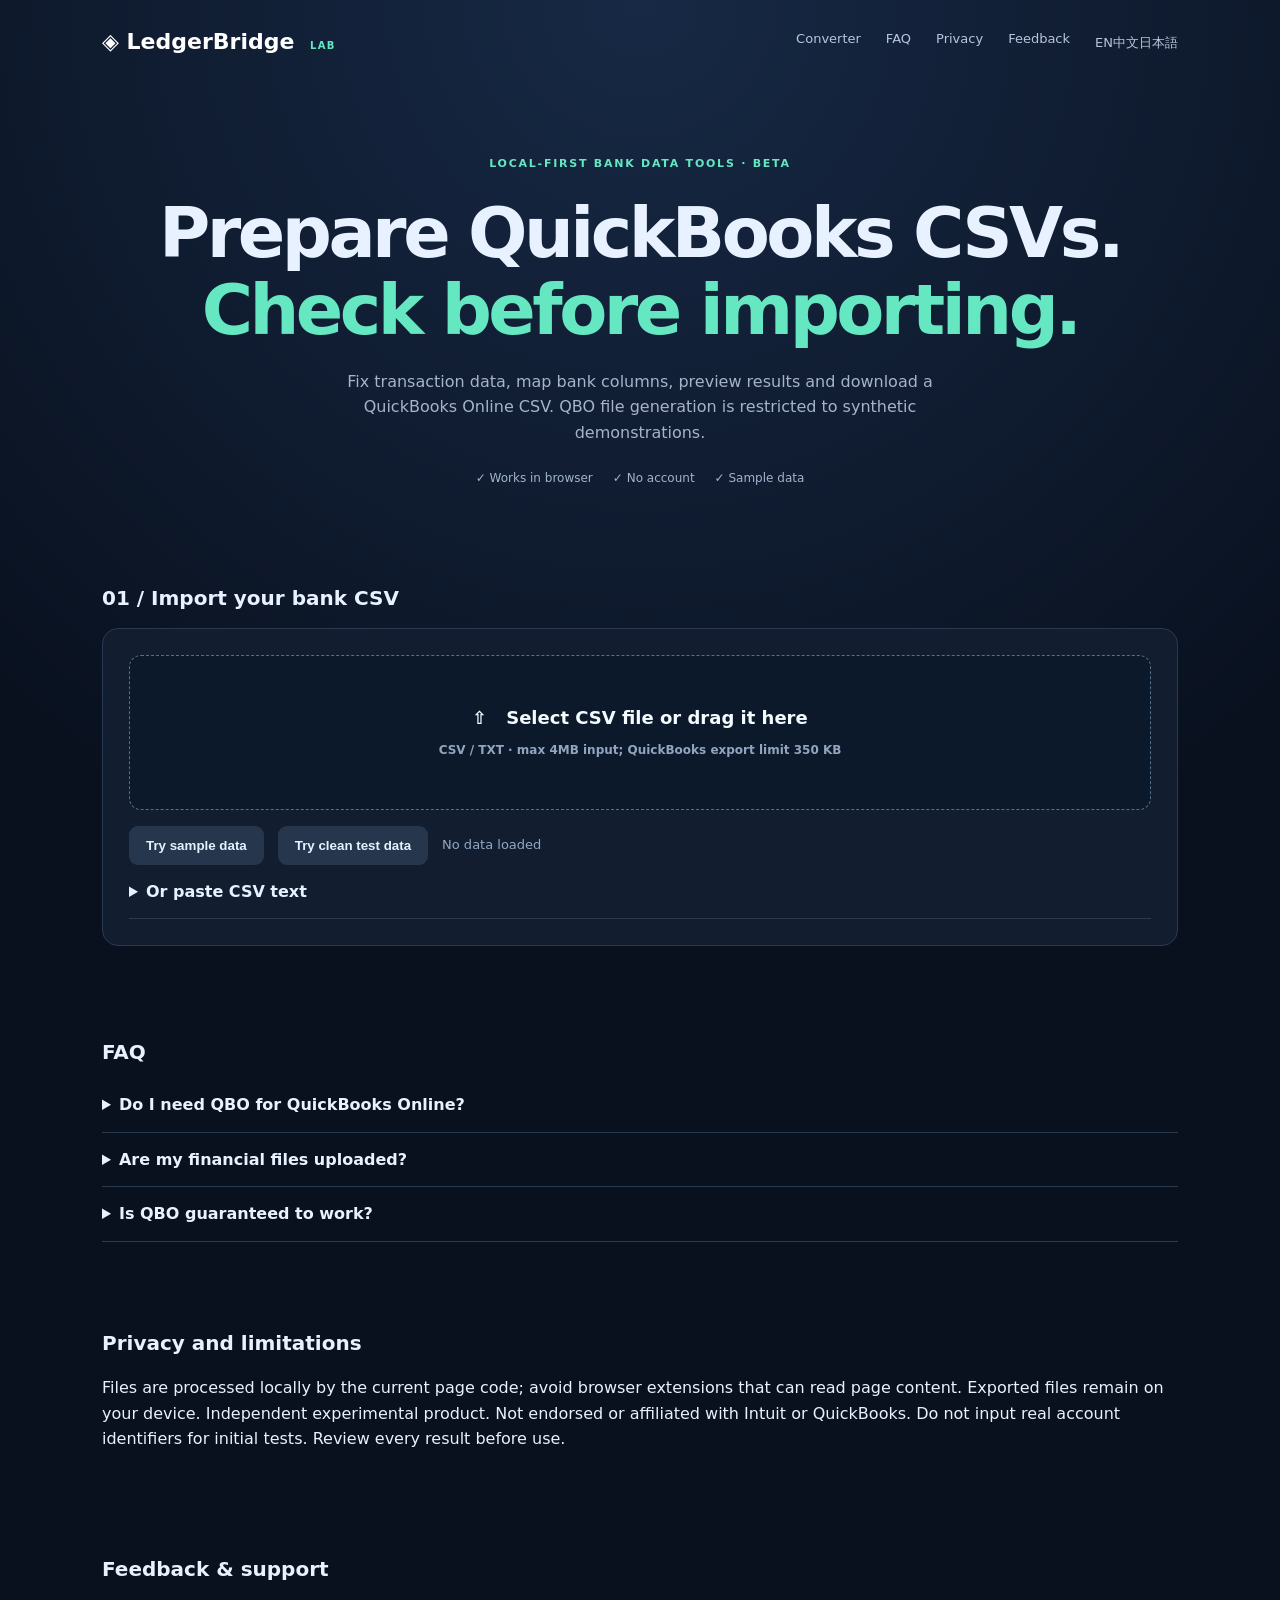
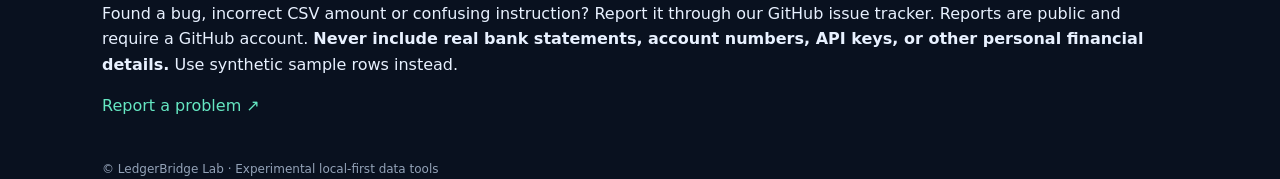
==== commit 439345b2: "Add language navigation and privacy-conscious public feedback link" ====
--- a/index.html
+++ b/index.html
@@ -1 +1 @@
-<!doctype html><html lang="en"><head><meta charset="utf-8"><meta name="viewport" content="width=device-width,initial-scale=1"><meta name="theme-color" content="#0b1220"><title>QuickBooks CSV Import Formatter & Validator | LedgerBridge Lab</title><meta name="description" content="Free private bank CSV formatter for QuickBooks Online: map fields, validate dates, amounts and duplicates, then download three- or four-column CSV files."><link rel="canonical" href="https://ledgerbridge-qbo.vercel.app/"><meta name="robots" content="index,follow"><meta property="og:title" content="QuickBooks CSV Import Formatter | LedgerBridge Lab"><meta property="og:description" content="Check bank CSV data and prepare files for QuickBooks Online in your browser."><meta property="og:type" content="website"><meta property="og:url" content="https://ledgerbridge-qbo.vercel.app/"><link rel="stylesheet" href="/style.css"></head><body><header class="wrap"><a class="brand" href="/">◈ LedgerBridge <b>LAB</b></a><nav><a href="#workspace">Converter</a><a href="#faq">FAQ</a><a href="#privacy">Privacy</a></nav></header><main><section class="hero wrap"><span class="eyebrow">LOCAL-FIRST BANK DATA TOOLS · BETA</span><h1>Prepare QuickBooks CSVs.<br><em>Check before importing.</em></h1><p>Fix transaction data, map bank columns, preview results and download a QuickBooks Online CSV. QBO file generation is restricted to synthetic demonstrations.</p><div class="pills"><span>✓ Works in browser</span><span>✓ No account</span><span>✓ Sample data</span></div></section><section class="wrap" id="workspace"><h2>01 / Import your bank CSV</h2><div class="panel"><label class="drop" for="file">⇧ &nbsp; Select CSV file or drag it here <small>CSV / TXT · max 4MB input; QuickBooks export limit 350 KB</small><input type="file" id="file" accept=".csv,.txt,text/csv"></label><div class="actions"><button id="sample" class="secondary">Try sample data</button> <button id="cleanSample" class="secondary" type="button">Try clean test data</button><span id="fileStatus">No data loaded</span></div><details><summary>Or paste CSV text</summary><textarea id="paste" rows="5" placeholder="Date,Description,Amount"></textarea><button id="parsePaste">Load pasted CSV</button></details></div><div id="result" hidden><h2>02 / Map your columns</h2><div class="panel"><div class="grid"><label>Date column<select id="dateCol"></select></label><label>Description column<select id="descCol"></select></label><label>Amount format<select id="mode"><option value="signed">Single signed amount</option><option value="split">Separate debit / credit</option></select></label></div><div id="signedRow" class="grid"><label>Amount column<select id="amountCol"></select></label><label>Date format<select id="dateFormat"><option value="auto">Auto (unambiguous only)</option><option value="mdy">MM/DD/YYYY</option><option value="dmy">DD/MM/YYYY</option><option value="ymd">YYYY-MM-DD</option></select></label><label>Currency (synthetic QBO only)<select id="currency"><option>USD</option><option>CAD</option><option>GBP</option><option>EUR</option><option>AUD</option><option>JPY</option></select></label></div><div id="splitRow" class="grid" hidden><label>Debit column<select id="debitCol"></select></label><label>Credit column<select id="creditCol"></select></label><label>Debit sign<select id="debitSign"><option value="negative">Debits negative</option><option value="positive">Debits positive</option></select></label></div><div class="actions"><button id="validate">Validate & preview</button></div></div><h2>03 / Review results</h2><div class="panel"><div class="stats"><div>Valid rows <b id="goodCount">—</b></div><div>Errors <b id="errCount">—</b></div><div>Warnings <b id="warnCount">—</b></div></div><div id="messages" aria-live="polite"></div><p id="exportInfo" style="color:#a5b4cb;font-size:12px">Review all rows before downloading. No guarantee of acceptance by QuickBooks.</p><div class="table-scroll"><table><thead><tr><th>Row</th><th>Date</th><th>Description</th><th>Amount</th><th>Status</th></tr></thead><tbody id="rows"></tbody></table></div><div class="actions"><button id="downloadCsv" disabled>Download cleaned CSV</button> <label>QuickBooks CSV layout<select id="qbLayout"><option value="three">3 columns: Date, Description, Amount</option><option value="four">4 columns: Date, Description, Credit, Debit</option></select></label><button id="downloadQuickBooksCsv" disabled>Download formatted QuickBooks CSV</button><button class="secondary" id="downloadReport" disabled>Download issue report</button></div></div><h2>04 / Experimental QBO file structure</h2><div class="panel"><div class="warning"><strong>QBO export is limited to synthetic data until QuickBooks compatibility is verified.</strong><p>QuickBooks Online can often import CSV directly. Web Connect requires valid institution identifiers; none are invented or provided by this service.</p></div><div class="grid" hidden><label>Bank name<input id="bankName" placeholder="Actual institution"></label><label>Institution FID<input id="fid" placeholder="Valid FID"></label><label>Intuit BID<input id="bid" placeholder="Valid Intuit BID"></label></div><div class="grid" hidden><label>Routing ID<input id="bankId" placeholder="Routing number"></label><label>Account ID<input id="accountId" placeholder="Test account identifier"></label><label>Account type<select id="accountType"><option value="CHECKING">Checking</option><option value="SAVINGS">Savings</option></select></label></div><label class="ack" hidden><input type="checkbox" id="ack"> I understand this export is experimental and not approved for production bookkeeping.</label><button id="downloadQbo" disabled hidden>Download experimental QBO</button> <button class="secondary" id="downloadDemoQbo" type="button" disabled>Download synthetic QBO test file</button><p style="color:#a5b4cb;font-size:12px">Synthetic export uses demonstration identifiers and zero illustrative balance, and is for checking file structure only. It does not contain real bank credentials and must not be imported as a real statement.</p></div></div></section><section class="wrap info" id="faq"><h2>FAQ</h2><details><summary>Do I need QBO for QuickBooks Online?</summary><p>Not necessarily. QuickBooks Online can import compatible CSV files directly. Try its native import first.</p></details><details><summary>Are my financial files uploaded?</summary><p>No, this prototype processes CSV entirely in your browser. It does not use an upload endpoint.</p></details><details><summary>Is QBO guaranteed to work?</summary><p>No. This export is experimental and has not been verified with live financial institution connections.</p></details></section><section class="wrap info" id="privacy"><h2>Privacy and limitations</h2><p>Files are processed locally by the current page code; avoid browser extensions that can read page content. Exported files remain on your device. Independent experimental product. Not endorsed or affiliated with Intuit or QuickBooks. Do not input real account identifiers for initial tests. Review every result before use.</p></section></main><footer class="wrap">© LedgerBridge Lab · Experimental local-first data tools</footer><script defer src="/app.js"></script></body></html>+<!doctype html><html lang="en"><head><meta charset="utf-8"><meta name="viewport" content="width=device-width,initial-scale=1"><meta name="theme-color" content="#0b1220"><title>QuickBooks CSV Import Formatter & Validator | LedgerBridge Lab</title><meta name="description" content="Free private bank CSV formatter for QuickBooks Online: map fields, validate dates, amounts and duplicates, then download three- or four-column CSV files."><link rel="canonical" href="https://ledgerbridge-qbo.vercel.app/"><meta name="robots" content="index,follow"><meta property="og:title" content="QuickBooks CSV Import Formatter | LedgerBridge Lab"><meta property="og:description" content="Check bank CSV data and prepare files for QuickBooks Online in your browser."><meta property="og:type" content="website"><meta property="og:url" content="https://ledgerbridge-qbo.vercel.app/"><link rel="stylesheet" href="/style.css"><script defer src="/_vercel/insights/script.js"></script><meta name="google-site-verification" content="4Mdno3DH-IN6tUBIRk_PejBjr8TrSSoUEJoJRcEMtwU" /></head><body><header class="wrap"><a class="brand" href="/">◈ LedgerBridge <b>LAB</b></a><nav><a href="#workspace">Converter</a><a href="#faq">FAQ</a><a href="#privacy">Privacy</a><a href="#feedback">Feedback</a><div class="locale-links"><a href="/" aria-current="page">EN</a><a href="/zh/">中文</a><a href="/ja/">日本語</a></div></nav></header><main><section class="hero wrap"><span class="eyebrow">LOCAL-FIRST BANK DATA TOOLS · BETA</span><h1>Prepare QuickBooks CSVs.<br><em>Check before importing.</em></h1><p>Fix transaction data, map bank columns, preview results and download a QuickBooks Online CSV. QBO file generation is restricted to synthetic demonstrations.</p><div class="pills"><span>✓ Works in browser</span><span>✓ No account</span><span>✓ Sample data</span></div></section><section class="wrap" id="workspace"><h2>01 / Import your bank CSV</h2><div class="panel"><label class="drop" for="file">⇧ &nbsp; Select CSV file or drag it here <small>CSV / TXT · max 4MB input; QuickBooks export limit 350 KB</small><input type="file" id="file" accept=".csv,.txt,text/csv"></label><div class="actions"><button id="sample" class="secondary">Try sample data</button> <button id="cleanSample" class="secondary" type="button">Try clean test data</button><span id="fileStatus">No data loaded</span></div><details><summary>Or paste CSV text</summary><textarea id="paste" rows="5" placeholder="Date,Description,Amount"></textarea><button id="parsePaste">Load pasted CSV</button></details></div><div id="result" hidden><h2>02 / Map your columns</h2><div class="panel"><div class="grid"><label>Date column<select id="dateCol"></select></label><label>Description column<select id="descCol"></select></label><label>Amount format<select id="mode"><option value="signed">Single signed amount</option><option value="split">Separate debit / credit</option></select></label></div><div id="signedRow" class="grid"><label>Amount column<select id="amountCol"></select></label><label>Currency (synthetic QBO only)<select id="currency"><option>USD</option><option>CAD</option><option>GBP</option><option>EUR</option><option>AUD</option><option>JPY</option></select></label></div><div class="grid"><label>Date format<select id="dateFormat"><option value="auto">Auto (unambiguous only)</option><option value="mdy">MM/DD/YYYY</option><option value="dmy">DD/MM/YYYY</option><option value="ymd">YYYY-MM-DD</option></select></label></div><div id="splitRow" class="grid" hidden><label>Debit column<select id="debitCol"></select></label><label>Credit column<select id="creditCol"></select></label><label>Debit sign<select id="debitSign"><option value="negative">Debits negative</option><option value="positive">Debits positive</option></select></label></div><div class="actions"><button id="validate">Validate & preview</button></div></div><h2>03 / Review results</h2><div class="panel"><div class="stats"><div>Valid rows <b id="goodCount">—</b></div><div>Errors <b id="errCount">—</b></div><div>Warnings <b id="warnCount">—</b></div></div><div id="messages" aria-live="polite"></div><p id="exportInfo" style="color:#a5b4cb;font-size:12px">Review all rows before downloading. No guarantee of acceptance by QuickBooks.</p><div class="table-scroll"><table><thead><tr><th>Row</th><th>Date</th><th>Description</th><th>Amount</th><th>Status</th></tr></thead><tbody id="rows"></tbody></table></div><div class="actions"><button id="downloadCsv" disabled>Download cleaned CSV</button> <label>QuickBooks CSV layout<select id="qbLayout"><option value="three">3 columns: Date, Description, Amount</option><option value="four">4 columns: Date, Description, Credit, Debit</option></select></label><button id="downloadQuickBooksCsv" disabled>Download formatted QuickBooks CSV</button><button class="secondary" id="downloadReport" disabled>Download issue report</button></div></div><h2>04 / Experimental QBO file structure</h2><div class="panel"><div class="warning"><strong>QBO export is limited to synthetic data until QuickBooks compatibility is verified.</strong><p>QuickBooks Online can often import CSV directly. Web Connect requires valid institution identifiers; none are invented or provided by this service.</p></div><div class="grid" hidden><label>Bank name<input id="bankName" placeholder="Actual institution"></label><label>Institution FID<input id="fid" placeholder="Valid FID"></label><label>Intuit BID<input id="bid" placeholder="Valid Intuit BID"></label></div><div class="grid" hidden><label>Routing ID<input id="bankId" placeholder="Routing number"></label><label>Account ID<input id="accountId" placeholder="Test account identifier"></label><label>Account type<select id="accountType"><option value="CHECKING">Checking</option><option value="SAVINGS">Savings</option></select></label></div><label class="ack" hidden><input type="checkbox" id="ack"> I understand this export is experimental and not approved for production bookkeeping.</label><button id="downloadQbo" disabled hidden>Download experimental QBO</button> <button class="secondary" id="downloadDemoQbo" type="button" disabled>Download synthetic QBO test file</button><p style="color:#a5b4cb;font-size:12px">Synthetic export uses demonstration identifiers and zero illustrative balance, and is for checking file structure only. It does not contain real bank credentials and must not be imported as a real statement.</p></div></div></section><section class="wrap info" id="faq"><h2>FAQ</h2><details><summary>Do I need QBO for QuickBooks Online?</summary><p>Not necessarily. QuickBooks Online can import compatible CSV files directly. Try its native import first.</p></details><details><summary>Are my financial files uploaded?</summary><p>No, this prototype processes CSV entirely in your browser. It does not use an upload endpoint.</p></details><details><summary>Is QBO guaranteed to work?</summary><p>No. This export is experimental and has not been verified with live financial institution connections.</p></details></section><section class="wrap info" id="privacy"><h2>Privacy and limitations</h2><p>Files are processed locally by the current page code; avoid browser extensions that can read page content. Exported files remain on your device. Independent experimental product. Not endorsed or affiliated with Intuit or QuickBooks. Do not input real account identifiers for initial tests. Review every result before use.</p></section><section class="wrap info" id="feedback"><h2>Feedback &amp; support</h2><p>Found a bug, incorrect CSV amount or confusing instruction? Report it through our GitHub issue tracker. Reports are public and require a GitHub account. <strong>Never include real bank statements, account numbers, API keys, or other personal financial details.</strong> Use synthetic sample rows instead.</p><p><a class="button-link" href="https://github.com/summer121314/ledgerbridge-qbo/issues/new/choose" target="_blank" rel="noopener noreferrer">Report a problem ↗</a></p></section></main><footer class="wrap">© LedgerBridge Lab · Experimental local-first data tools</footer><script defer src="/app.js"></script></body></html>
